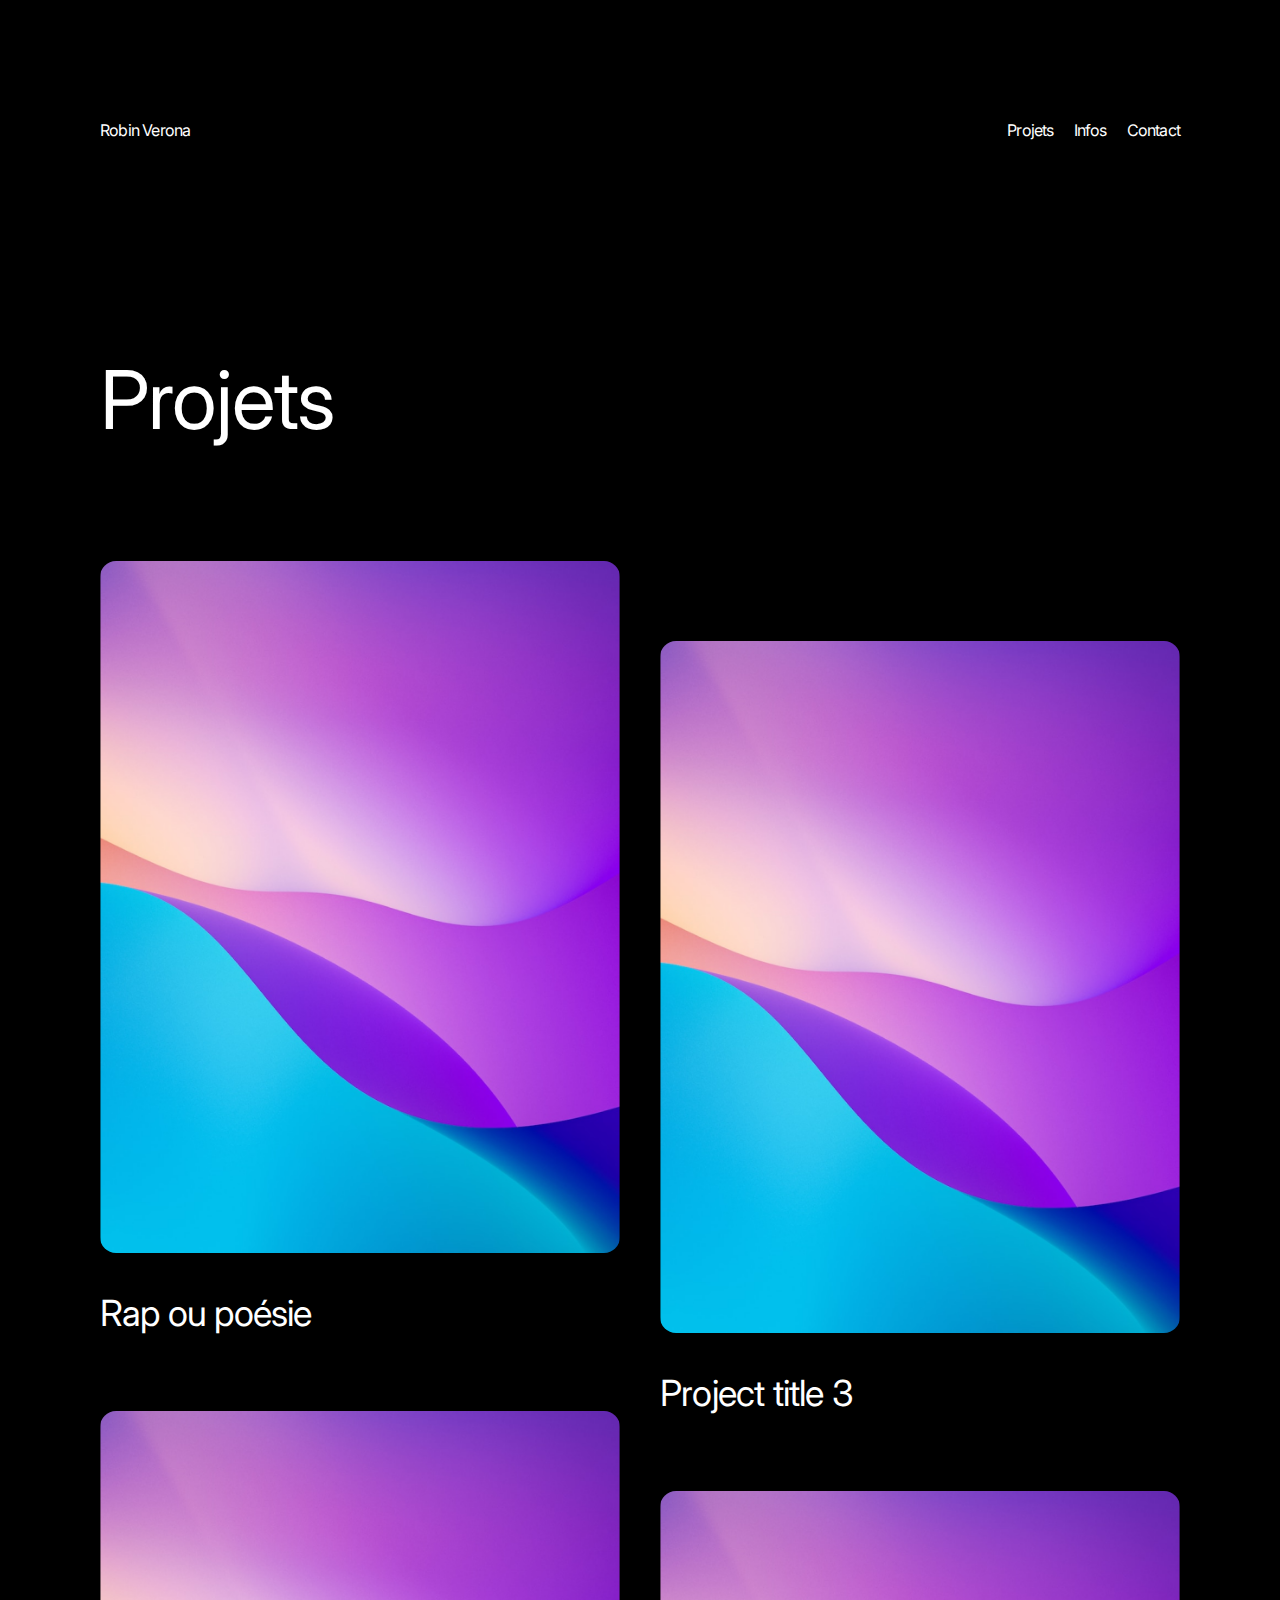
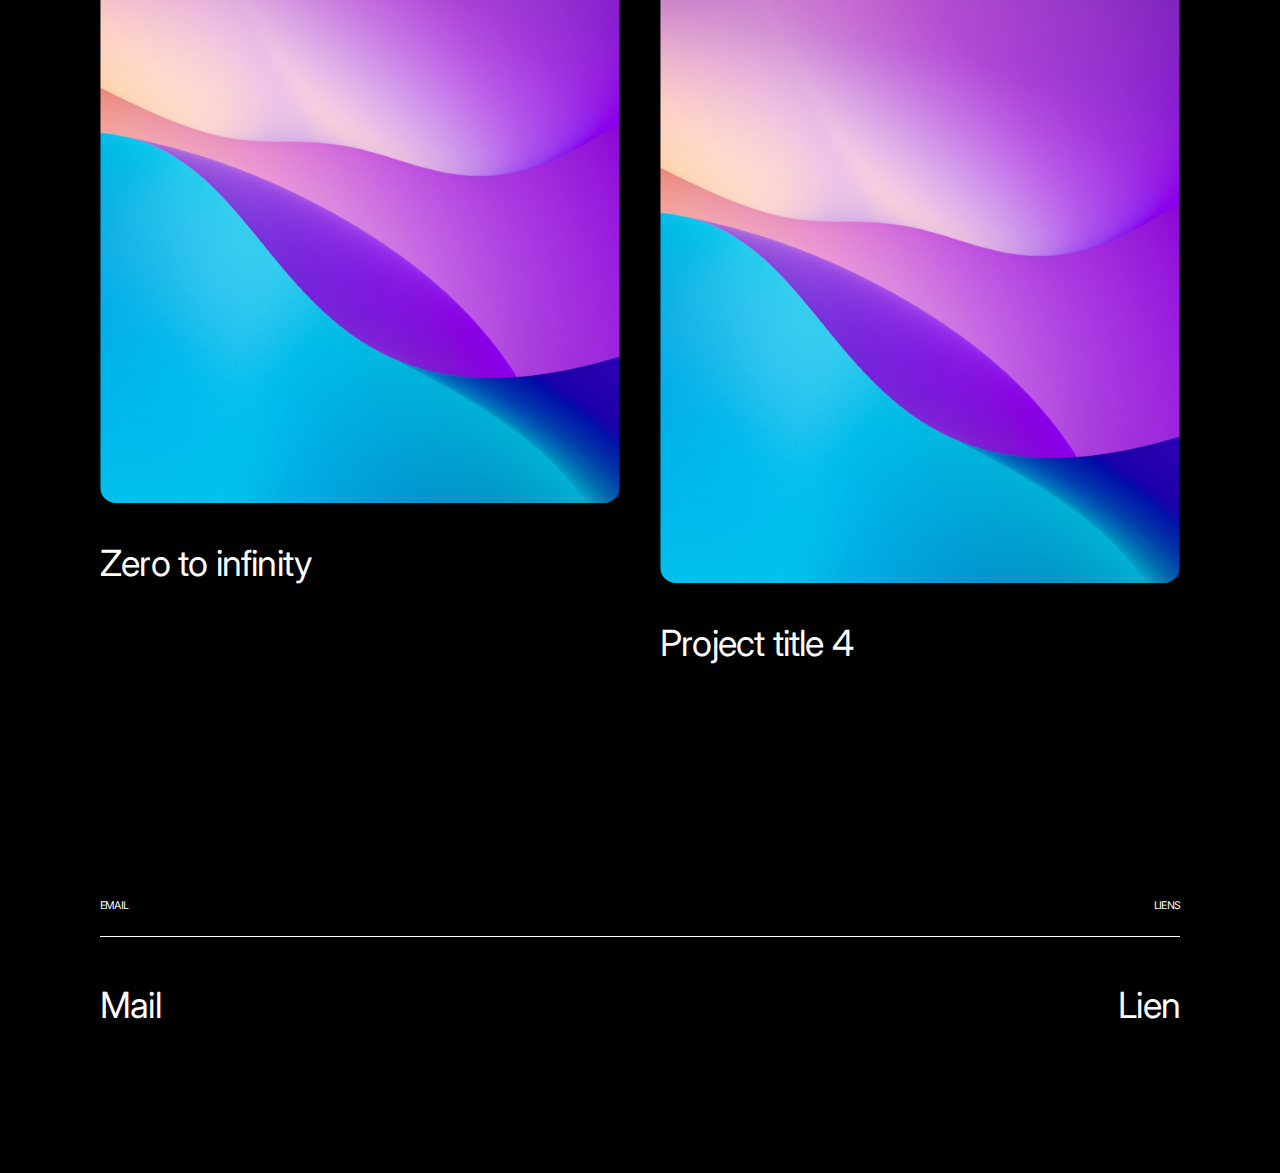
==== index.html @ 8f0be9ca "first commit" ====
<!DOCTYPE html>
<html lang="en">
<head>
    <meta charset="UTF-8">
    <meta http-equiv="X-UA-Compatible" content="IE=edge">
    <meta name="viewport" content="width=device-width, initial-scale=1.0">
    <title>Static starter</title>
    <link rel="stylesheet" href="styles/app.css">
</head>
<body>
    <main>
        <!-- HEADER -->

        <header class="masthead">
            <nav>
                <a href="" class="brand">
                    <!-- <img src="./images/logo.svg" alt=""> -->
                    Robin Verona
                </a>
                <ul>
                    <li>
                        <a href="">Projets</a>
                    </li>
                    <li>
                        <a href="./infos.html">Infos</a>
                    </li>
                    <li>
                        <a href="#contact">Contact</a>
                    </li>
                </ul>
            </nav>
        </header>

        <!-- ARCHIVE -->

        <section id="archive">
            <h2>Projets</h2>
            <ul class="archive__list">
                <li class="archive__item">
                    <img src="./images/placeholder.png" alt="">
                    <h3>Rap ou poésie</h3>
                </li>
                <li class="archive__item">
                    <img src="./images/placeholder.png" alt="">
                    <h3>Zero to infinity</h3>
                </li>
                <li class="archive__item offset">
                    <img src="./images/placeholder.png" alt="">
                    <h3>Project title 3</h3>
                </li>
                <li class="archive__item">
                    <img src="./images/placeholder.png" alt="">
                    <h3>Project title 4</h3>
                </li>
            </ul>
        </section>
        
        <footer id="contact">
            <div class="footer__labels">
                <span>
                    EMAIL
                </span>
                <span>
                    LIENS
                </span>
            </div>
            <div class="footer__links">
                <a href="">Mail</a>
                <a href="">Lien</a>
            </div>
        </footer>
    </main>
    <script src="js/index.js"></script>
</body>
</html>
---- styles/app.css ----
/* http://meyerweb.com/eric/tools/css/reset/ 
   v2.0 | 20110126
   License: none (public domain)
*/
@import url("https://fonts.googleapis.com/css2?family=Inter:wght@300;400&display=swap");
html, body, div, span, applet, object, iframe,
h1, h2, h3, h4, h5, h6, p, blockquote, pre,
a, abbr, acronym, address, big, cite, code,
del, dfn, em, img, ins, kbd, q, s, samp,
small, strike, strong, sub, sup, tt, var,
b, u, i, center,
dl, dt, dd, ol, ul, li,
fieldset, form, label, legend,
table, caption, tbody, tfoot, thead, tr, th, td,
article, aside, canvas, details, embed,
figure, figcaption, footer, header, hgroup,
menu, nav, output, ruby, section, summary,
time, mark, audio, video {
  margin: 0;
  padding: 0;
  border: 0;
  font-size: 100%;
  font: inherit;
  vertical-align: baseline;
}

/* HTML5 display-role reset for older browsers */
article, aside, details, figcaption, figure,
footer, header, hgroup, menu, nav, section {
  display: block;
}

body {
  line-height: 1;
}

ol, ul {
  list-style: none;
}

blockquote, q {
  quotes: none;
}

blockquote:before, blockquote:after,
q:before, q:after {
  content: "";
  content: none;
}

table {
  border-collapse: collapse;
  border-spacing: 0;
}

h1, h2, h3, h4, h5, h6 {
  font-family: var(--text-headings);
}

h2 {
  margin-top: var(--spacer-xxl);
  margin-bottom: var(--spacer-xl);
  font-size: var(--font-size-3xl);
}

h3 {
  margin-top: var(--spacer-xl);
  margin-bottom: var(--spacer-xl);
  font-size: var(--font-size-2xl);
}

/* Breakpoints */
:root {
  --color-primary: #000;
  --color-secondary: #fff;
  --color-accent: yellow;
  --color-bg: var(--color-primary);
  --color-on-bg: var(--color-secondary);
  --color-success: #00d13c;
  --color-alert: #FE1B00;
  --color-warning: #ffcd29;
  /* Fonts */
  /* https://typescale.com/ */
  --font-size-small: 0.667rem;
  --font-size-regular: 1rem;
  --font-size-large: 1.5rem;
  --font-size-xl: 2.25rem;
  --font-size-2xl: 3.375rem;
  --font-size-3xl: 5.063rem;
  --font-size-4xl: 7.594rem;
  --font-family-sans: "Inter";
  --font-family-serif: "Zodiak-Regular";
  --font-family-mono: "disket_monoregular";
  --text-body: var(--font-family-sans);
  --text-headings: var(--font-family-sans);
  --spacer-xs: 40px;
  --spacer-sm: 50px;
  --spacer-regular: 80px;
  --spacer-large: 100px;
  --spacer-xl: 120px;
  --spacer-xxl: 200px;
}
@media (max-width: 640px) {
  :root {
    --spacer-xs: 20px;
    --spacer-sm: 30px;
    --spacer-regular: 40px;
    --spacer-large: 100px;
    --spacer-xl: 60px;
    --spacer-xxl: 120px ;
  }
}

html, body {
  width: 100%;
  height: 100%;
  padding: 0;
  margin: 0;
  box-sizing: border-box;
  color: var(--color-on-bg);
  background-color: var(--color-bg);
  scroll-behavior: smooth;
  font-family: var(--font-family-sans);
  letter-spacing: -0.8px;
}

main {
  margin: 0 var(--spacer-xs);
}

@media (min-width: 640px) {
  main {
    margin: 0 var(--spacer-large);
  }
}
.masthead {
  width: 100%;
  padding-top: var(--spacer-large);
}

.masthead a {
  text-decoration: none;
  color: var(--color-on-bg);
  font-size: var(--font-size-regular);
}

.masthead nav {
  display: flex;
  justify-content: space-between;
  align-items: center;
  padding: 22px 0;
}

.masthead nav ul {
  display: flex;
}

.masthead nav ul li {
  margin: 0 10px;
}

.masthead nav ul li:last-child {
  margin-right: 0;
}

.archive__list {
  column-fill: initial;
  column-count: 1;
  column-gap: 40px;
}

.archive__item {
  margin-bottom: var(--spacer-regular);
}

.archive__item img {
  width: 100%;
  border-radius: 1rem;
}

.archive__item h3 {
  margin: var(--spacer-xs) 0;
  font-size: var(--font-size-xl);
}

@media (min-width: 640px) {
  .archive__list {
    column-fill: initial;
    column-count: 2;
    column-gap: 40px;
  }
  .archive__item.offset {
    padding-top: var(--spacer-regular);
  }
}
@media (max-width: 640px) {
  .about p {
    margin: var(--spacer-sm) 0;
    font-size: var(--font-size-large);
  }
  .about img {
    width: 100%;
    border-radius: 1rem;
  }
  .skills__item {
    margin: var(--spacer-sm) 0;
    display: flex;
    flex-direction: column-reverse;
  }
  .skills__item .description {
    margin: var(--spacer-xs) 0;
  }
  .description h4 {
    margin: var(--spacer-sm) 0;
  }
  .description p {
    font-size: var(--font-size-large);
  }
  .skillset h4 {
    margin: var(--spacer-xs) 0;
    display: none;
  }
  .skillset ul li {
    margin: 10px 0;
  }
  .xp th {
    display: none;
  }
  .xp tr td:nth-child(2) {
    display: none;
  }
  .xp table {
    width: 100%;
  }
  .xp td {
    text-align: left;
    border-bottom: var(--color-on-bg) solid 1px;
    padding: var(--spacer-xs) 0;
  }
  .xp td:last-child {
    text-align: right;
  }
  .education th {
    display: none;
  }
  .education tr td:nth-child(2) {
    display: none;
  }
  .education table {
    width: 100%;
  }
  .education td {
    text-align: left;
    border-bottom: var(--color-on-bg) solid 1px;
    padding: var(--spacer-xs) 0;
  }
  .education td:last-child {
    text-align: right;
  }
}
@media (min-width: 640px) {
  #infos h2 {
    margin-bottom: 0;
  }
  .about {
    display: flex;
    justify-content: space-between;
    align-items: center;
  }
  .about p {
    max-width: 1000px;
    font-size: var(--font-size-xl);
    margin: var(--spacer-sm) 0;
  }
  .about h4 {
    font-weight: 600;
    border-top: rgba(0, 0, 0, 0.2) 1px solid;
    padding-top: 24px;
  }
  .about img {
    transform: rotate(5deg);
    border-radius: 1rem;
    width: auto;
  }
  .skills__item {
    display: flex;
    flex-direction: row;
    justify-content: space-between;
    align-items: flex-start;
    margin: var(--spacer-xl) 0;
  }
  .skillset {
    width: 350px;
  }
  .skillset h4 {
    padding-bottom: 24px;
    border-bottom: var(--color-on-bg) 1px solid;
    margin-bottom: 24px;
    display: flex;
    text-transform: uppercase;
  }
  .skillset ul li {
    margin: 10px 0;
  }
  .description {
    margin-left: var(--spacer-xl);
    width: 100%;
  }
  .description .label {
    padding-bottom: 24px;
    border-bottom: var(--color-on-bg) 1px solid;
    margin-bottom: 24px;
  }
  .description p {
    font-size: var(--font-size-xl);
    max-width: 600px;
  }
  .xp, .education {
    margin: var(--spacer-xl) 0;
  }
  .xp table, .education table {
    width: 100%;
  }
  .xp th, .education th {
    font-size: var(--font-size-small);
    padding-bottom: 24px;
    text-transform: uppercase;
  }
  .xp th, td {
    text-align: left;
    border-bottom: var(--color-on-bg) solid 1px;
  }
  .education tr {
    vertical-align: center;
  }
  .education th, td {
    text-align: left;
    border-bottom: var(--color-on-bg) solid 1px;
  }
  .education td {
    padding: var(--spacer-xs) 0;
    font-size: var(--font-size-large);
  }
  .education th:last-child, td:last-child {
    text-align: right;
  }
  .xp td {
    padding: var(--spacer-xs) 0;
    font-size: var(--font-size-large);
  }
  .xp th:last-child, td:last-child {
    text-align: right;
  }
}
footer {
  margin-top: var(--spacer-xxl);
  padding-bottom: var(--spacer-large);
}

footer a {
  text-decoration: none;
  color: var(--color-on-bg);
}

footer .footer__labels {
  display: flex;
  justify-content: space-between;
  align-items: center;
  padding-bottom: 24px;
  border-bottom: var(--color-on-bg) solid 1px;
  font-size: var(--font-size-small);
}

footer .footer__links {
  display: flex;
  justify-content: space-between;
  align-items: center;
  margin: var(--spacer-sm) 0;
  font-size: var(--font-size-xl);
}

/*# sourceMappingURL=app.css.map */
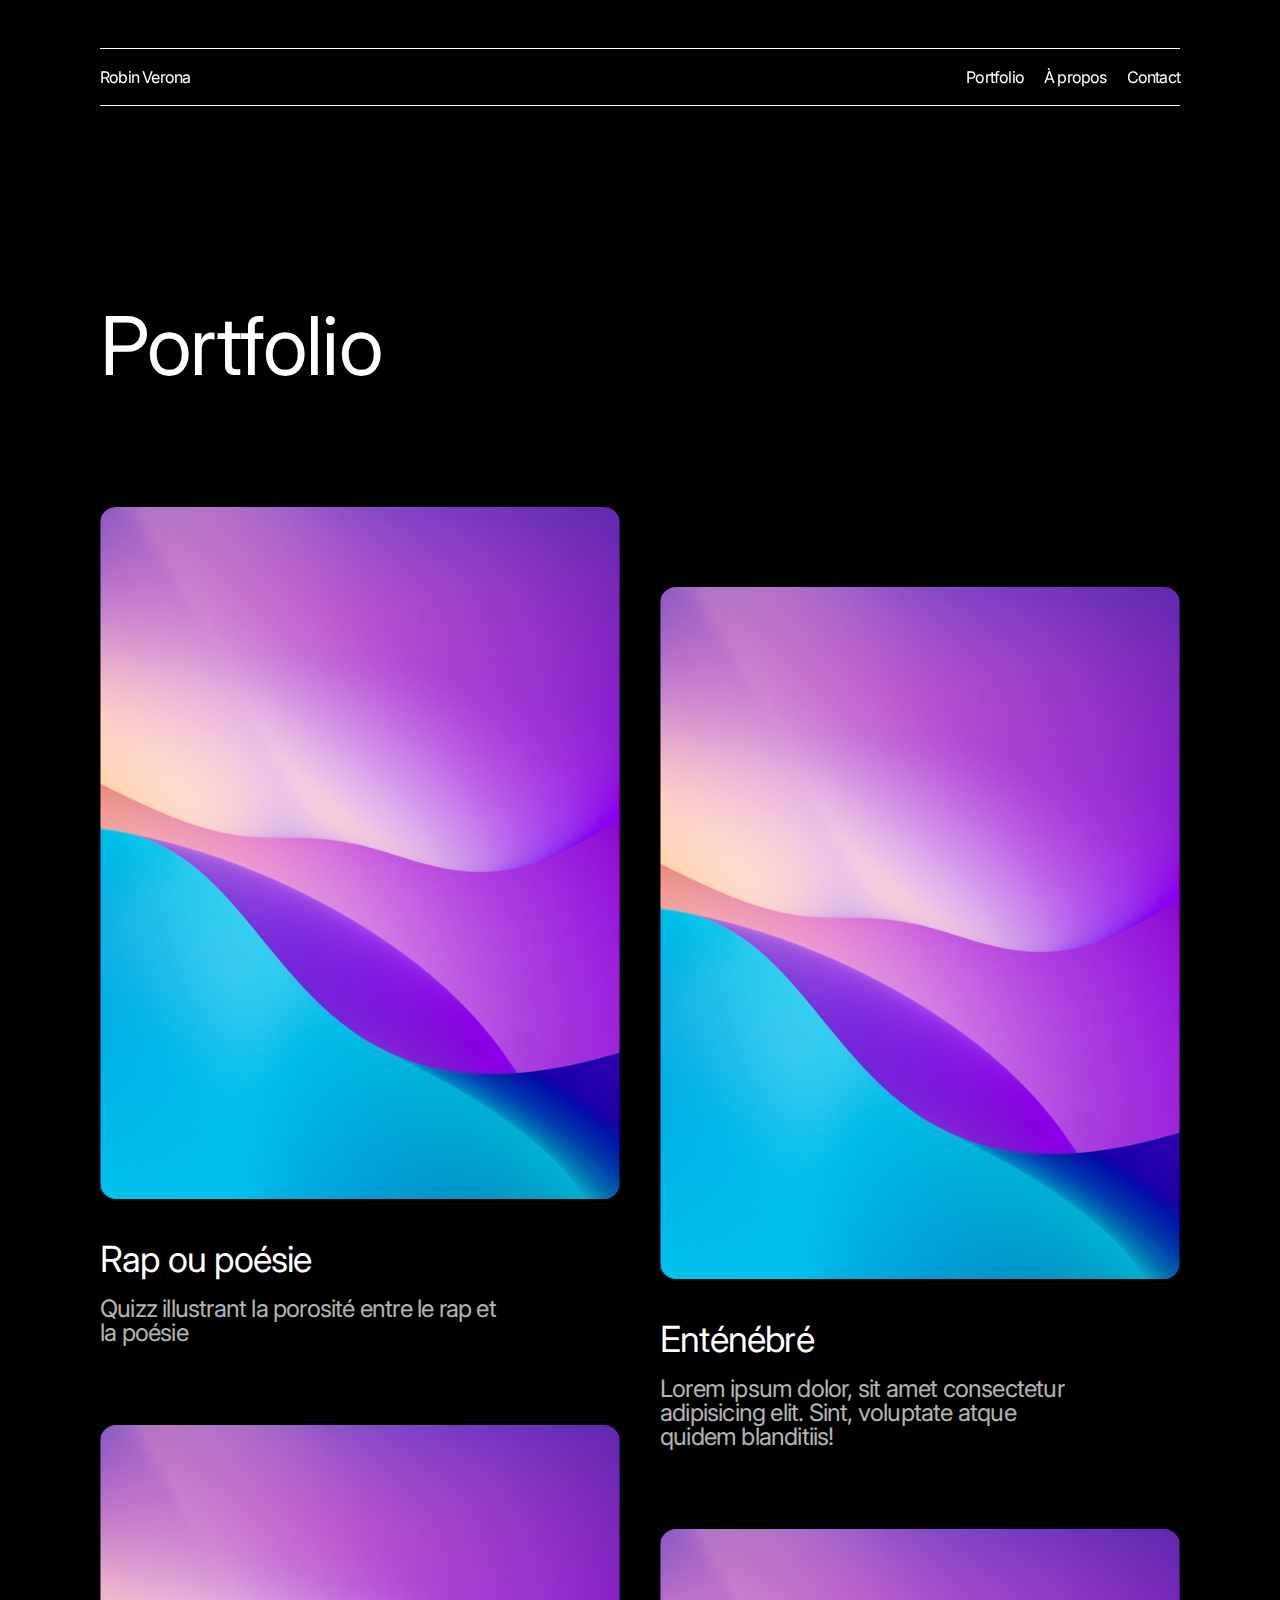
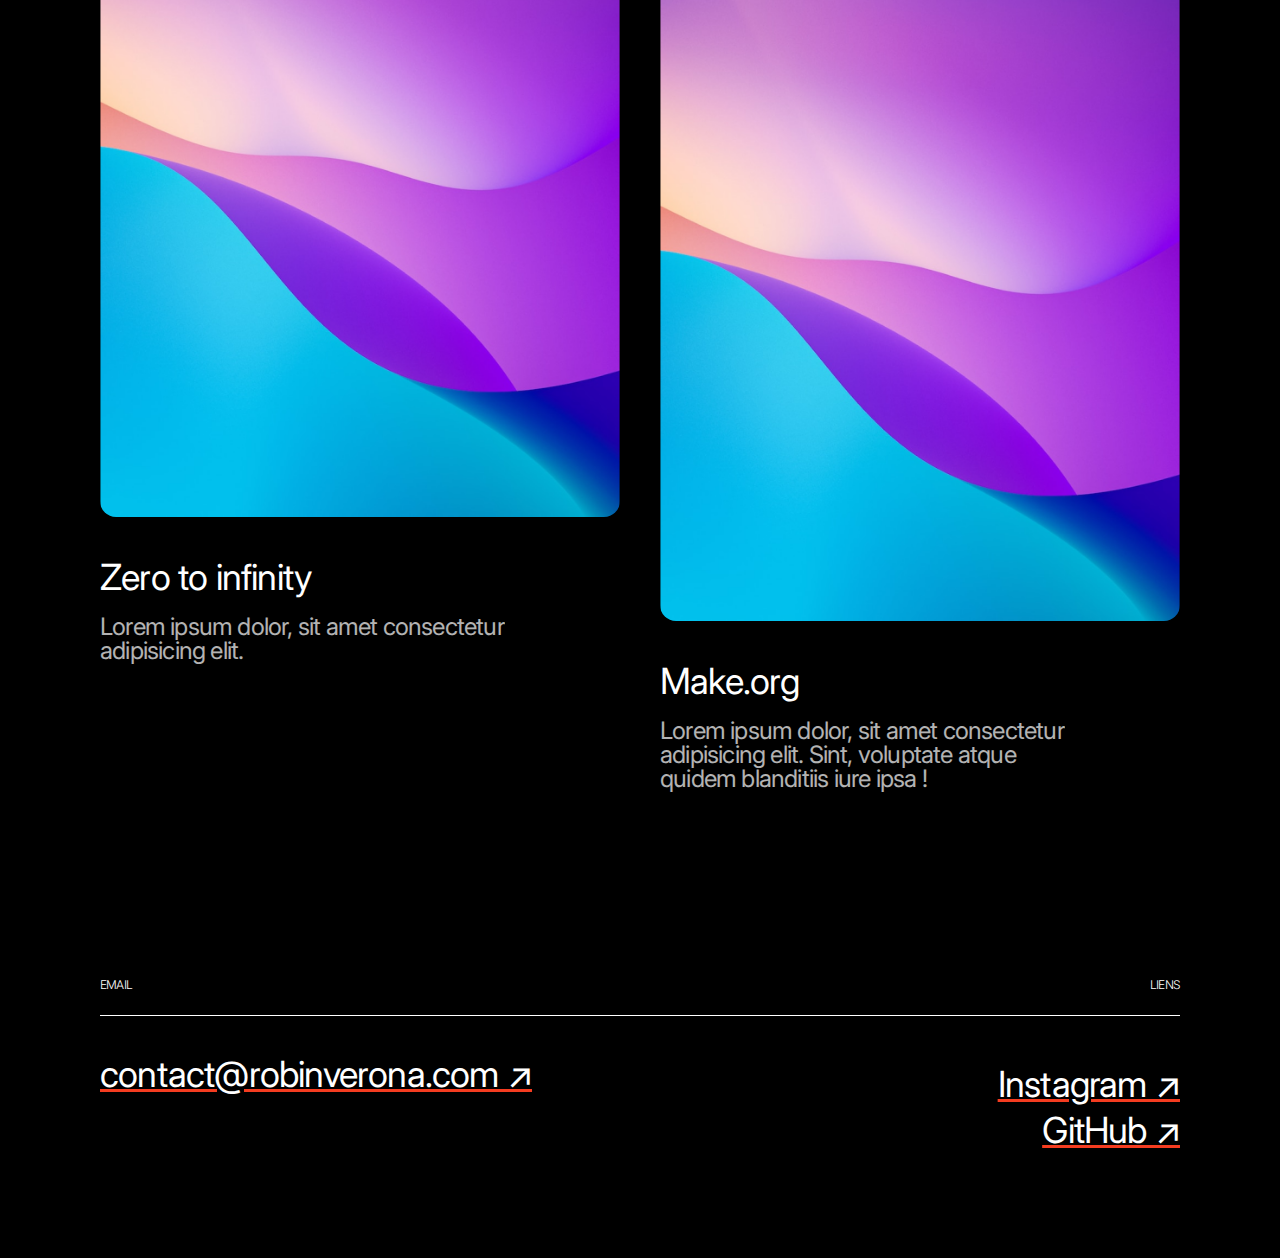
==== commit d351bce9: "reboot of codebase + design adjustements" ====
--- a/index.html
+++ b/index.html
@@ -4,72 +4,104 @@
     <meta charset="UTF-8">
     <meta http-equiv="X-UA-Compatible" content="IE=edge">
     <meta name="viewport" content="width=device-width, initial-scale=1.0">
-    <title>Static starter</title>
+    <title>Robin Verona — Développeur / Designer</title>
     <link rel="stylesheet" href="styles/app.css">
 </head>
 <body>
+    <!-- Mobile Menu -->
+    <!-- <div class="mobile-menu">
+        <header>
+            <a href="" class="brand">Robin Verona</a>
+            <button>Fermer</button>
+        </header>
+        <ul>
+            <li>
+                <a href="">Portfolio</a>
+            </li>
+            <li>
+                <a href="./about.html">À propos</a>
+            </li>
+        </ul>
+        <footer>
+            <a href="" class="link">Email</a>
+            <a href="" class="link">Instagram</a>
+        </footer>
+    </div> -->
+
+    <!-- HEADER -->
+    <header>
+        <nav>
+            <a href="" class="brand">Robin Verona</a>
+            <ul class="navigation">
+                <li>
+                    <a href="">Portfolio</a>
+                </li>
+                <li>
+                    <a href="./about.html">À propos</a>
+                </li>
+                <li>
+                    <a href="#contact">Contact</a>
+                </li>
+            </ul>
+            <button id="menu">Menu</button>
+        </nav>
+    </header>
     <main>
-        <!-- HEADER -->
-
-        <header class="masthead">
-            <nav>
-                <a href="" class="brand">
-                    <!-- <img src="./images/logo.svg" alt=""> -->
-                    Robin Verona
-                </a>
-                <ul>
-                    <li>
-                        <a href="">Projets</a>
-                    </li>
-                    <li>
-                        <a href="./infos.html">Infos</a>
-                    </li>
-                    <li>
-                        <a href="#contact">Contact</a>
-                    </li>
-                </ul>
-            </nav>
-        </header>
-
         <!-- ARCHIVE -->
-
         <section id="archive">
-            <h2>Projets</h2>
+            <h1>Portfolio</h1>
             <ul class="archive__list">
                 <li class="archive__item">
-                    <img src="./images/placeholder.png" alt="">
+                    <div class="item__image">
+                        <img src="./images/placeholder.png" alt="">
+                        <div class="glow"></div>
+                    </div>
+
                     <h3>Rap ou poésie</h3>
+                    <p class="subtitle">Quizz illustrant la porosité entre le rap et la poésie</p>
                 </li>
                 <li class="archive__item">
                     <img src="./images/placeholder.png" alt="">
                     <h3>Zero to infinity</h3>
+                    <p class="subtitle">Lorem ipsum dolor, sit amet consectetur adipisicing elit.</p>
+
                 </li>
                 <li class="archive__item offset">
                     <img src="./images/placeholder.png" alt="">
-                    <h3>Project title 3</h3>
+                    <h3>Enténébré</h3>
+                    <p class="subtitle">Lorem ipsum dolor, sit amet consectetur adipisicing elit. Sint, voluptate atque quidem blanditiis!</p>
                 </li>
                 <li class="archive__item">
                     <img src="./images/placeholder.png" alt="">
-                    <h3>Project title 4</h3>
+                    <h3>Make.org</h3>
+                    <p class="subtitle">Lorem ipsum dolor, sit amet consectetur adipisicing elit. Sint, voluptate atque quidem blanditiis iure ipsa !</p>
                 </li>
             </ul>
+            <!-- <div class="see-more">
+                <a href="" class="">Voir plus de projets</a>
+            </div> -->
         </section>
-        
-        <footer id="contact">
-            <div class="footer__labels">
-                <span>
-                    EMAIL
-                </span>
-                <span>
-                    LIENS
-                </span>
-            </div>
-            <div class="footer__links">
-                <a href="">Mail</a>
-                <a href="">Lien</a>
-            </div>
-        </footer>
     </main>
+    <footer id="contact">
+        <div class="footer__labels">
+            <span>email</span>
+            <span>liens</span>
+        </div>
+        <div class="footer__links">
+            <a class="link" href="">contact@robinverona.com &#8599;</a>
+            <ul>
+                <li>
+                    <a class="link" href="">Instagram &#8599;</a>
+                </li>
+                <li>
+                    <a class="link" href="">GitHub &#8599;</a>
+                </li>
+                <!-- <li>
+                    <a href="">Behance &#8599;</a>
+                </li> -->
+            </ul>
+        </div>
+    </footer>
     <script src="js/index.js"></script>
 </body>
 </html>--- a/styles/app.css
+++ b/styles/app.css
@@ -2,7 +2,7 @@
    v2.0 | 20110126
    License: none (public domain)
 */
-@import url("https://fonts.googleapis.com/css2?family=Inter:wght@300;400&display=swap");
+@import url("https://fonts.googleapis.com/css2?family=Inter:wght@200;300;400&display=swap");
 html, body, div, span, applet, object, iframe,
 h1, h2, h3, h4, h5, h6, p, blockquote, pre,
 a, abbr, acronym, address, big, cite, code,
@@ -53,27 +53,62 @@
   border-spacing: 0;
 }
 
+/* Breakpoints */
+@font-face {
+  font-family: "sporting_grotesquenormal";
+  src: url("../../fonts/SportingGrotesque/sporting_grotesque_normal-webfont.woff2") format("woff2"), url("../../fonts/SportingGrotesque/sporting_grotesque_normal-webfont.woff") format("woff");
+  font-weight: normal;
+  font-style: normal;
+}
+@font-face {
+  font-family: "sk-modernist";
+  src: url("../../fonts/modernist/sk-modernist-regular-webfont.woff2") format("woff2"), url("../../fonts/modernist/sk-modernist-regular-webfont.woff") format("woff");
+  font-weight: normal;
+  font-style: normal;
+}
 h1, h2, h3, h4, h5, h6 {
   font-family: var(--text-headings);
 }
 
-h2 {
+h1 {
   margin-top: var(--spacer-xxl);
   margin-bottom: var(--spacer-xl);
-  font-size: var(--font-size-3xl);
+  font-size: var(--font-size-2xl);
+}
+
+h2 {
+  margin-top: var(--spacer-xl);
+  margin-bottom: var(--spacer-xl);
+  font-size: var(--font-size-xl);
 }
 
 h3 {
   margin-top: var(--spacer-xl);
   margin-bottom: var(--spacer-xl);
-  font-size: var(--font-size-2xl);
-}
-
-/* Breakpoints */
+  font-size: var(--font-size-large);
+}
+
+@media (min-width: 640px) {
+  h1 {
+    margin-top: var(--spacer-xxl);
+    margin-bottom: var(--spacer-xl);
+    font-size: var(--font-size-3xl);
+  }
+  h2 {
+    margin-top: var(--spacer-xl);
+    margin-bottom: var(--spacer-xl);
+    font-size: var(--font-size-2xl);
+  }
+  h3 {
+    margin-top: var(--spacer-xl);
+    margin-bottom: var(--spacer-xl);
+    font-size: var(--font-size-xl);
+  }
+}
 :root {
   --color-primary: #000;
   --color-secondary: #fff;
-  --color-accent: yellow;
+  --color-accent: #f53c20;
   --color-bg: var(--color-primary);
   --color-on-bg: var(--color-secondary);
   --color-success: #00d13c;
@@ -81,7 +116,7 @@
   --color-warning: #ffcd29;
   /* Fonts */
   /* https://typescale.com/ */
-  --font-size-small: 0.667rem;
+  --font-size-small: 12px;
   --font-size-regular: 1rem;
   --font-size-large: 1.5rem;
   --font-size-xl: 2.25rem;
@@ -113,7 +148,7 @@
 
 html, body {
   width: 100%;
-  height: 100%;
+  height: auto;
   padding: 0;
   margin: 0;
   box-sizing: border-box;
@@ -133,36 +168,121 @@
     margin: 0 var(--spacer-large);
   }
 }
-.masthead {
-  width: 100%;
-  padding-top: var(--spacer-large);
-}
-
-.masthead a {
+header {
+  background: rgba(0, 0, 0, 0.5);
+  box-shadow: 0 4px 30px rgba(0, 0, 0, 0.1);
+  backdrop-filter: blur(7px);
+  -webkit-backdrop-filter: blur(7px);
+  position: -webkit-sticky;
+  position: sticky;
+  top: 0;
+  z-index: 99;
+  padding: 48px var(--spacer-xs) 0 var(--spacer-xs);
+}
+@media (min-width: 640px) {
+  header {
+    padding: 48px var(--spacer-large) 0 var(--spacer-large);
+  }
+}
+
+header a, button {
+  color: var(--color-on-bg);
   text-decoration: none;
-  color: var(--color-on-bg);
   font-size: var(--font-size-regular);
 }
 
-.masthead nav {
+header nav {
   display: flex;
   justify-content: space-between;
   align-items: center;
-  padding: 22px 0;
-}
-
-.masthead nav ul {
+  padding: 20px 0;
+  border-top: solid 1.5px var(--color-on-bg);
+  border-bottom: solid 1.5px var(--color-on-bg);
+}
+
+.navigation {
+  display: none;
+}
+
+#menu {
+  display: block;
+  background-color: transparent;
+  border: none;
+  color: var(--color-on-bg);
+}
+
+.mobile-menu {
+  outline: red solid 1px;
+  position: fixed;
+  top: 0;
+  left: 0;
+  width: 100%;
+  height: 100%;
+  z-index: 999;
   display: flex;
-}
-
-.masthead nav ul li {
-  margin: 0 10px;
-}
-
-.masthead nav ul li:last-child {
-  margin-right: 0;
-}
-
+  flex-direction: column;
+  justify-content: space-between;
+  align-items: flex-start;
+  background: rgba(0, 0, 0, 0.9);
+  box-shadow: 0 4px 30px rgba(0, 0, 0, 0.1);
+  backdrop-filter: blur(7px);
+  -webkit-backdrop-filter: blur(7px);
+  outline: greenyellow solid 1px;
+}
+.mobile-menu header {
+  width: 100%;
+  display: flex;
+  justify-content: space-between;
+  outline: red solid 1px;
+  padding: var(--spacer-xs) 0;
+}
+.mobile-menu header button {
+  background-color: transparent;
+  border: none;
+  color: var(--color-on-bg);
+}
+.mobile-menu footer {
+  width: 100%;
+  margin: 0;
+  display: flex;
+  flex-direction: column;
+}
+.mobile-menu footer a {
+  font-size: var(--font-size-xl);
+  margin: 24px 0;
+}
+
+.mobile-menu li {
+  display: inline-block;
+  margin: var(--spacer-xs) 0;
+  padding-bottom: 24px;
+  border-bottom: var(--color-on-bg) solid 1px;
+  width: 100%;
+}
+
+.mobile-menu li a {
+  color: var(--color-on-bg);
+  text-decoration: none;
+  font-size: var(--font-size-2xl);
+}
+
+@media (min-width: 640px) {
+  #menu {
+    display: none;
+  }
+  .navigation {
+    display: flex;
+  }
+  header nav ul {
+    display: flex;
+  }
+  header nav li {
+    margin: 0 10px;
+  }
+  header nav li:last-of-type {
+    margin-right: 0;
+  }
+}
 .archive__list {
   column-fill: initial;
   column-count: 1;
@@ -179,8 +299,15 @@
 }
 
 .archive__item h3 {
-  margin: var(--spacer-xs) 0;
+  margin: var(--spacer-xs) 0 20px 0;
   font-size: var(--font-size-xl);
+}
+
+.archive__item .subtitle {
+  opacity: 0.7;
+  font-size: var(--font-size-large);
+  max-width: 80%;
+  line-height: var(--font-size-large);
 }
 
 @media (min-width: 640px) {
@@ -192,191 +319,219 @@
   .archive__item.offset {
     padding-top: var(--spacer-regular);
   }
+  .see-more {
+    display: flex;
+    justify-content: center;
+    align-items: center;
+    margin: var(--spacer-xl) 0;
+  }
+  .see-more a {
+    font-size: var(--font-size-xl);
+    color: var(--color-on-bg);
+    text-decoration: underline;
+    text-decoration-style: wavy;
+    text-decoration-color: var(--color-accent);
+    text-decoration-skip-ink: none;
+  }
 }
 @media (max-width: 640px) {
-  .about p {
-    margin: var(--spacer-sm) 0;
+  .intro p, span {
     font-size: var(--font-size-large);
-  }
-  .about img {
+    margin: 24px var(--spacer-sm) 24px 0;
+  }
+  .intro__contact {
+    display: none;
+  }
+  .intro img {
     width: 100%;
     border-radius: 1rem;
   }
   .skills__item {
+    display: flex;
+    flex-direction: column;
     margin: var(--spacer-sm) 0;
-    display: flex;
-    flex-direction: column-reverse;
-  }
-  .skills__item .description {
-    margin: var(--spacer-xs) 0;
-  }
-  .description h4 {
+  }
+  .skills__description h4 {
+    border-bottom: var(--color-on-bg) 1px solid;
+    padding: 24px 0;
+    margin-bottom: var(--spacer-sm);
+    text-transform: uppercase;
+  }
+  .skills__description p {
+    font-size: var(--font-size-large);
+  }
+  .skills__list {
     margin: var(--spacer-sm) 0;
   }
-  .description p {
-    font-size: var(--font-size-large);
-  }
-  .skillset h4 {
-    margin: var(--spacer-xs) 0;
+  .skills__list h4 {
     display: none;
   }
-  .skillset ul li {
+  .skills__list li {
     margin: 10px 0;
   }
-  .xp th {
+}
+@media (min-width: 640px) {
+  .intro {
+    display: flex;
+    justify-content: space-between;
+    align-items: flex-start;
+  }
+  .intro > div p {
+    font-size: var(--font-size-xl);
+    max-width: 785px;
+    margin: 24px var(--spacer-sm) 24px 0;
+  }
+  .intro__contact {
+    width: 1000px;
+    margin: var(--spacer-xs) var(--spacer-sm) 24px 0;
+    display: flex;
+    flex-direction: column;
+  }
+  .intro__contact span {
+    width: 1000px !important;
+    font-size: var(--font-size-xl);
+    margin: 24px var(--spacer-sm) 0 0;
+  }
+  .intro img {
     display: none;
   }
-  .xp tr td:nth-child(2) {
-    display: none;
-  }
-  .xp table {
+  .skills {
+    margin: var(--spacer-xl) 0;
+  }
+  .skills__item {
+    display: flex;
+    justify-content: space-between;
+    align-items: flex-start;
+    margin: var(--spacer-large) 0;
+  }
+  .skills__description {
     width: 100%;
-  }
-  .xp td {
-    text-align: left;
-    border-bottom: var(--color-on-bg) solid 1px;
-    padding: var(--spacer-xs) 0;
-  }
-  .xp td:last-child {
-    text-align: right;
-  }
-  .education th {
-    display: none;
-  }
-  .education tr td:nth-child(2) {
-    display: none;
-  }
-  .education table {
-    width: 100%;
-  }
-  .education td {
-    text-align: left;
-    border-bottom: var(--color-on-bg) solid 1px;
-    padding: var(--spacer-xs) 0;
-  }
-  .education td:last-child {
-    text-align: right;
-  }
-}
-@media (min-width: 640px) {
-  #infos h2 {
-    margin-bottom: 0;
-  }
-  .about {
+    margin-right: var(--spacer-sm);
+  }
+  .skills__description h4 {
+    border-bottom: var(--color-on-bg) 1px solid;
+    padding: 24px 0;
+    margin-bottom: var(--spacer-sm);
+    text-transform: uppercase;
+    font-size: var(--font-size-small);
+    font-weight: 300;
+  }
+  .skills__description p {
+    font-size: var(--font-size-xl);
+    max-width: 600px;
+  }
+  .skills__list {
+    width: 30%;
+  }
+  .skills__list h4 {
+    border-bottom: var(--color-on-bg) 1px solid;
+    padding: 24px 0;
+    margin-bottom: var(--spacer-sm);
+    text-transform: uppercase;
+    font-size: var(--font-size-small);
+    font-weight: 300;
+  }
+  .skills__list li {
+    margin: 10px 0;
+    opacity: 0.7;
+    font-size: var(--font-size-regular);
+  }
+}
+@media (min-width: 1536px) {
+  .intro img {
+    width: auto;
+    border-radius: 1rem;
+    transform: rotate(5deg);
+    display: block;
+  }
+}
+footer {
+  margin: 48px var(--spacer-xs) 0 var(--spacer-xs);
+  border-top: solid 1px var(--color-on-bg);
+}
+
+.footer__links {
+  display: flex;
+  justify-content: space-between;
+  flex-direction: column;
+  align-items: flex-start;
+  margin: var(--spacer-xs) 0;
+}
+.footer__links a, .footer__links ul li {
+  font-size: var(--font-size-large);
+  text-decoration-color: var(--color-accent);
+  color: var(--color-on-bg);
+}
+.footer__links ul li {
+  text-align: right;
+  margin: 10px 0;
+}
+
+.footer__links a:first-child {
+  font-size: var(--font-size-large);
+  margin-bottom: var(--spacer-xs);
+}
+
+.footer__links ul li {
+  text-align: left;
+}
+
+.footer__labels {
+  display: none;
+}
+
+@media (min-width: 640px) {
+  footer {
+    margin: var(--spacer-large) 0;
+    border-top: none;
+  }
+}
+@media (min-width: 640px) and (min-width: 640px) {
+  footer {
+    padding: 48px var(--spacer-large) 0 var(--spacer-large);
+  }
+}
+@media (min-width: 640px) {
+  .footer__labels {
     display: flex;
     justify-content: space-between;
     align-items: center;
-  }
-  .about p {
-    max-width: 1000px;
-    font-size: var(--font-size-xl);
-    margin: var(--spacer-sm) 0;
-  }
-  .about h4 {
-    font-weight: 600;
-    border-top: rgba(0, 0, 0, 0.2) 1px solid;
-    padding-top: 24px;
-  }
-  .about img {
-    transform: rotate(5deg);
-    border-radius: 1rem;
-    width: auto;
-  }
-  .skills__item {
+    border-bottom: solid 1px var(--color-on-bg);
+    padding: 24px 0;
+  }
+  .footer__labels span {
+    text-transform: uppercase;
+    font-size: var(--font-size-small);
+    font-weight: 300;
+  }
+}
+@media (min-width: 640px) {
+  .footer__links {
     display: flex;
     flex-direction: row;
     justify-content: space-between;
     align-items: flex-start;
-    margin: var(--spacer-xl) 0;
-  }
-  .skillset {
-    width: 350px;
-  }
-  .skillset h4 {
-    padding-bottom: 24px;
-    border-bottom: var(--color-on-bg) 1px solid;
-    margin-bottom: 24px;
-    display: flex;
-    text-transform: uppercase;
-  }
-  .skillset ul li {
+    margin: var(--spacer-xs) 0;
+  }
+  .footer__links a, .footer__links ul li {
+    font-size: var(--font-size-xl);
+    text-decoration: underline;
+    text-decoration-color: var(--color-accent);
+    color: var(--color-on-bg);
+  }
+  .footer__links ul li {
+    text-align: right;
     margin: 10px 0;
   }
-  .description {
-    margin-left: var(--spacer-xl);
-    width: 100%;
-  }
-  .description .label {
-    padding-bottom: 24px;
-    border-bottom: var(--color-on-bg) 1px solid;
-    margin-bottom: 24px;
-  }
-  .description p {
-    font-size: var(--font-size-xl);
-    max-width: 600px;
-  }
-  .xp, .education {
-    margin: var(--spacer-xl) 0;
-  }
-  .xp table, .education table {
-    width: 100%;
-  }
-  .xp th, .education th {
-    font-size: var(--font-size-small);
-    padding-bottom: 24px;
-    text-transform: uppercase;
-  }
-  .xp th, td {
-    text-align: left;
-    border-bottom: var(--color-on-bg) solid 1px;
-  }
-  .education tr {
-    vertical-align: center;
-  }
-  .education th, td {
-    text-align: left;
-    border-bottom: var(--color-on-bg) solid 1px;
-  }
-  .education td {
-    padding: var(--spacer-xs) 0;
-    font-size: var(--font-size-large);
-  }
-  .education th:last-child, td:last-child {
-    text-align: right;
-  }
-  .xp td {
-    padding: var(--spacer-xs) 0;
-    font-size: var(--font-size-large);
-  }
-  .xp th:last-child, td:last-child {
-    text-align: right;
-  }
-}
-footer {
-  margin-top: var(--spacer-xxl);
-  padding-bottom: var(--spacer-large);
-}
-
-footer a {
-  text-decoration: none;
-  color: var(--color-on-bg);
-}
-
-footer .footer__labels {
-  display: flex;
-  justify-content: space-between;
-  align-items: center;
-  padding-bottom: 24px;
-  border-bottom: var(--color-on-bg) solid 1px;
-  font-size: var(--font-size-small);
-}
-
-footer .footer__links {
-  display: flex;
-  justify-content: space-between;
-  align-items: center;
-  margin: var(--spacer-sm) 0;
-  font-size: var(--font-size-xl);
+}
+@media (min-width: 640px) {
+  .footer__links a:first-child {
+    font-size: var(--font-size-xl);
+    margin-bottom: 0;
+  }
+}
+.link {
+  color: var(--color-accent);
 }
 
 /*# sourceMappingURL=app.css.map */
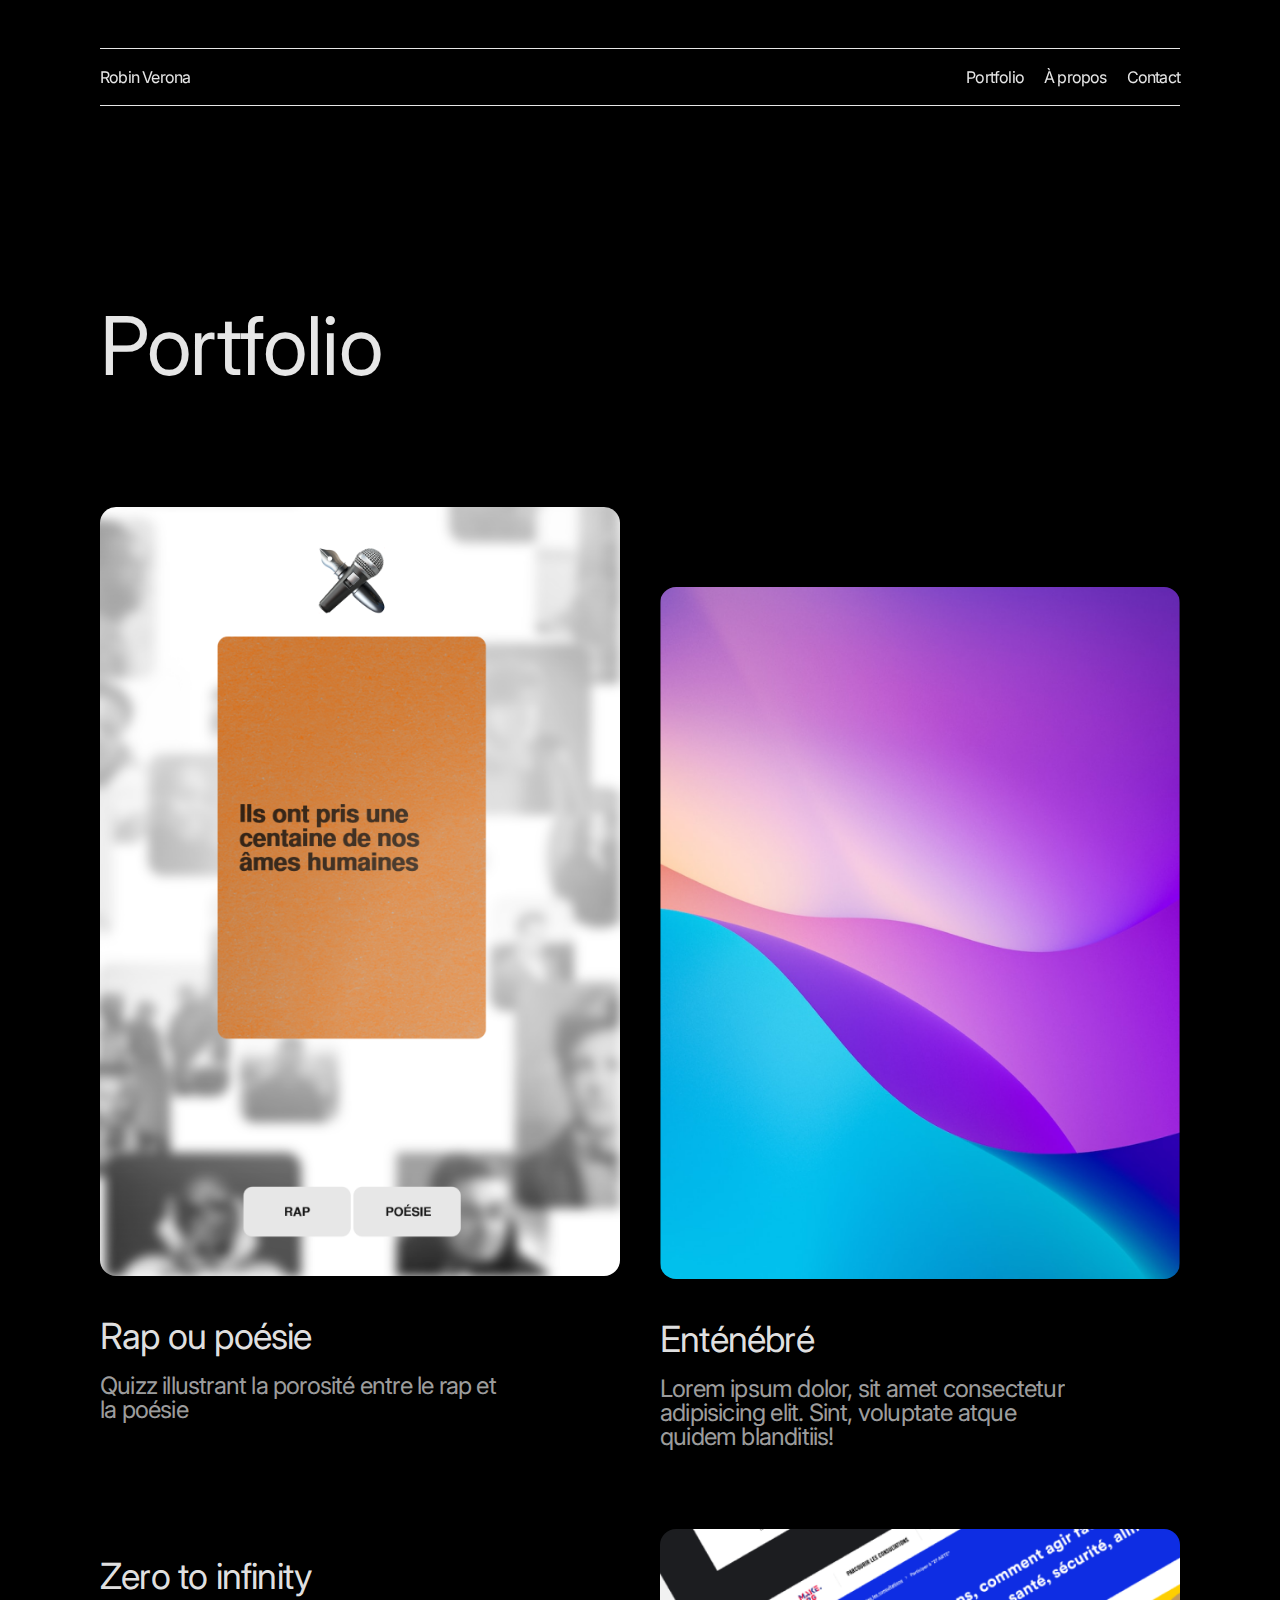
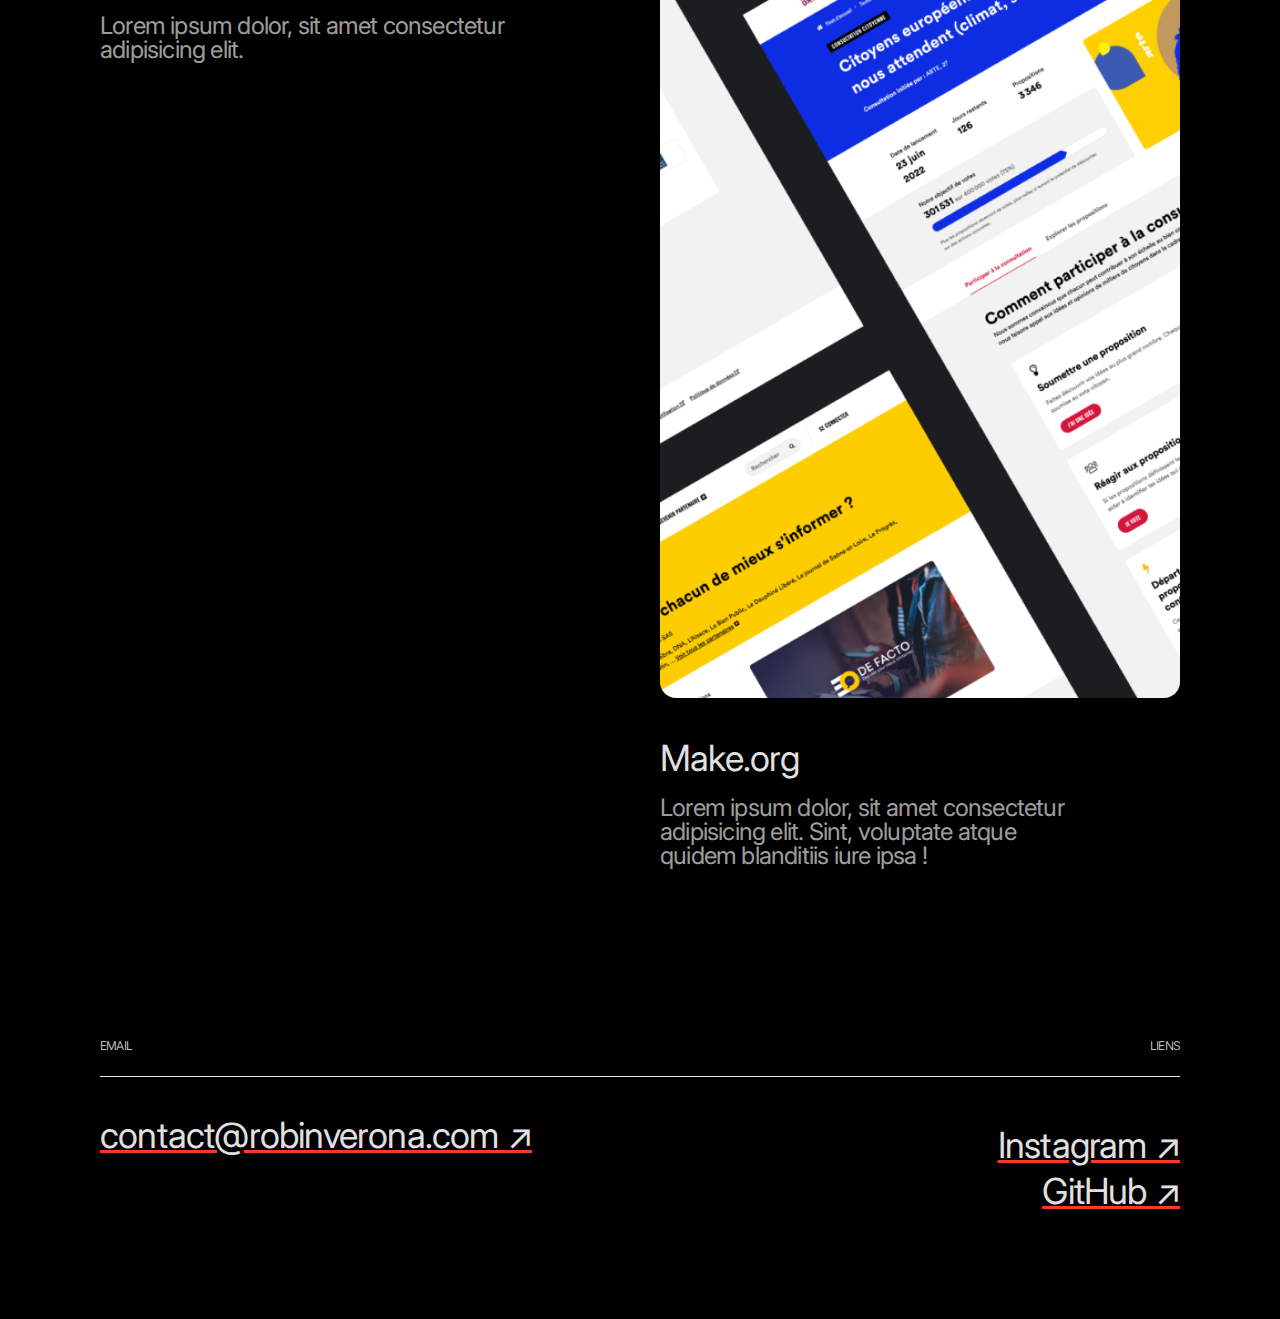
==== commit 864c0ffa: "update placeholder projects images + header links hover" ====
--- a/index.html
+++ b/index.html
@@ -53,7 +53,7 @@
             <ul class="archive__list">
                 <li class="archive__item">
                     <div class="item__image">
-                        <img src="./images/placeholder.png" alt="">
+                        <img src="./images/rapoupoésie.png" alt="">
                         <div class="glow"></div>
                     </div>
 
@@ -61,7 +61,7 @@
                     <p class="subtitle">Quizz illustrant la porosité entre le rap et la poésie</p>
                 </li>
                 <li class="archive__item">
-                    <img src="./images/placeholder.png" alt="">
+                    <img src="./images/zerotoinfinity.png" alt="">
                     <h3>Zero to infinity</h3>
                     <p class="subtitle">Lorem ipsum dolor, sit amet consectetur adipisicing elit.</p>
 
@@ -72,7 +72,7 @@
                     <p class="subtitle">Lorem ipsum dolor, sit amet consectetur adipisicing elit. Sint, voluptate atque quidem blanditiis!</p>
                 </li>
                 <li class="archive__item">
-                    <img src="./images/placeholder.png" alt="">
+                    <img src="./images/makeorg.png" alt="">
                     <h3>Make.org</h3>
                     <p class="subtitle">Lorem ipsum dolor, sit amet consectetur adipisicing elit. Sint, voluptate atque quidem blanditiis iure ipsa !</p>
                 </li>
--- a/styles/app.css
+++ b/styles/app.css
@@ -107,7 +107,7 @@
 }
 :root {
   --color-primary: #000;
-  --color-secondary: #fff;
+  --color-secondary: rgba(255, 255, 255, 0.9);
   --color-accent: #f53c20;
   --color-bg: var(--color-primary);
   --color-on-bg: var(--color-secondary);
@@ -189,6 +189,10 @@
   color: var(--color-on-bg);
   text-decoration: none;
   font-size: var(--font-size-regular);
+  transition: opacity 0.5s ease;
+}
+header a:hover, button:hover {
+  opacity: 0.5;
 }
 
 header nav {
